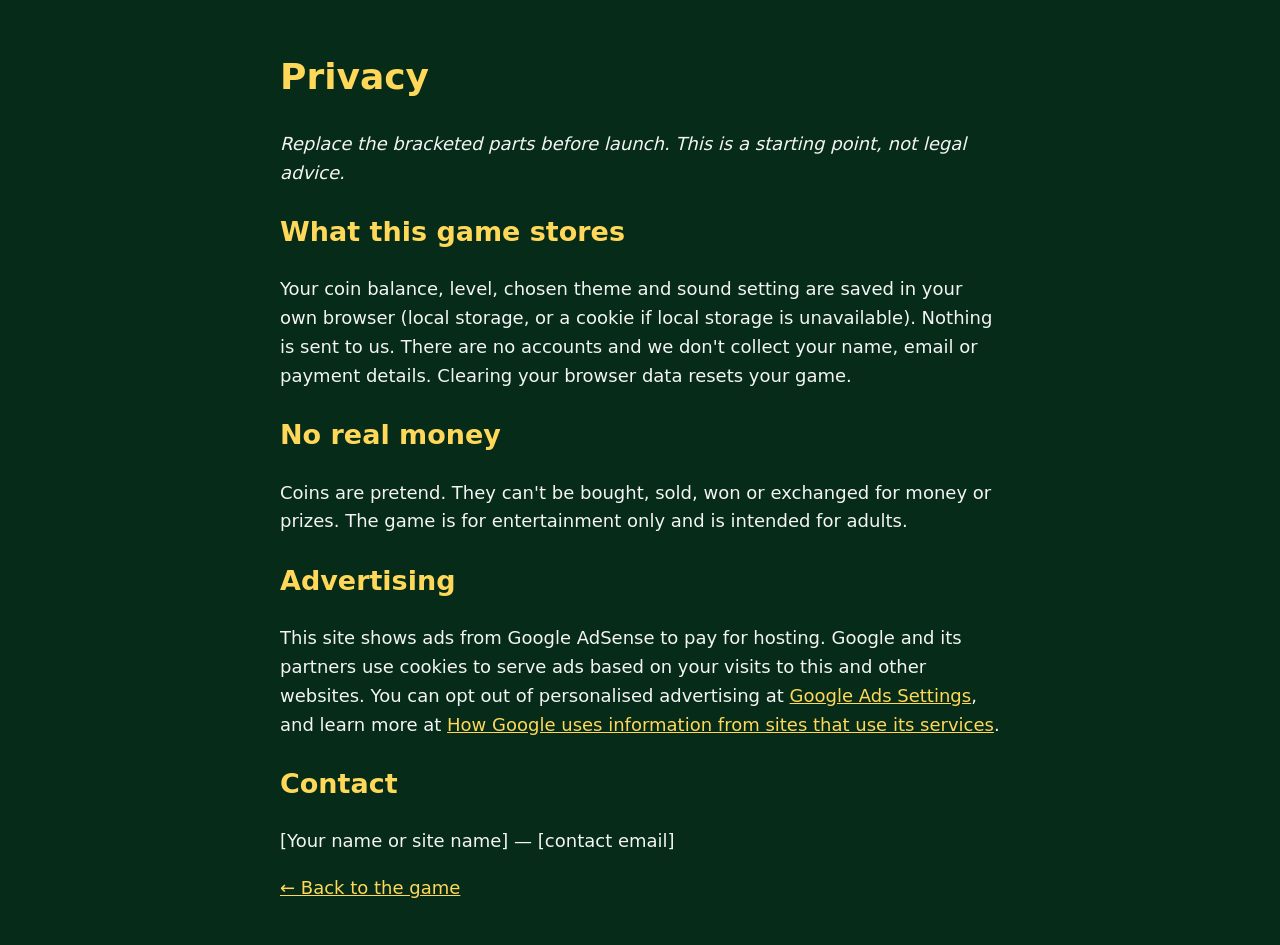
==== privacy.html @ adeda712 "Initial site: Lucky Parlor slots game" ====
<!DOCTYPE html>
<html lang="en">
<head>
  <meta charset="utf-8">
  <meta name="viewport" content="width=device-width, initial-scale=1">
  <title>Privacy — Lucky Parlor Slots</title>
  <style>
    body { font: 18px/1.6 system-ui, sans-serif; max-width: 720px; margin: 0 auto; padding: 24px; background: #062b18; color: #f4f4f4; }
    a { color: #ffd85a; } h1, h2 { color: #ffd85a; }
  </style>
</head>
<body>
  <h1>Privacy</h1>
  <p><i>Replace the bracketed parts before launch. This is a starting point, not legal advice.</i></p>

  <h2>What this game stores</h2>
  <p>Your coin balance, level, chosen theme and sound setting are saved in your own browser (local storage, or a cookie if local storage is unavailable). Nothing is sent to us. There are no accounts and we don't collect your name, email or payment details. Clearing your browser data resets your game.</p>

  <h2>No real money</h2>
  <p>Coins are pretend. They can't be bought, sold, won or exchanged for money or prizes. The game is for entertainment only and is intended for adults.</p>

  <h2>Advertising</h2>
  <p>This site shows ads from Google AdSense to pay for hosting. Google and its partners use cookies to serve ads based on your visits to this and other websites. You can opt out of personalised advertising at <a href="https://www.google.com/settings/ads">Google Ads Settings</a>, and learn more at <a href="https://policies.google.com/technologies/partner-sites">How Google uses information from sites that use its services</a>.</p>

  <h2>Contact</h2>
  <p>[Your name or site name] — [contact email]</p>

  <p><a href="./">← Back to the game</a></p>
</body>
</html>
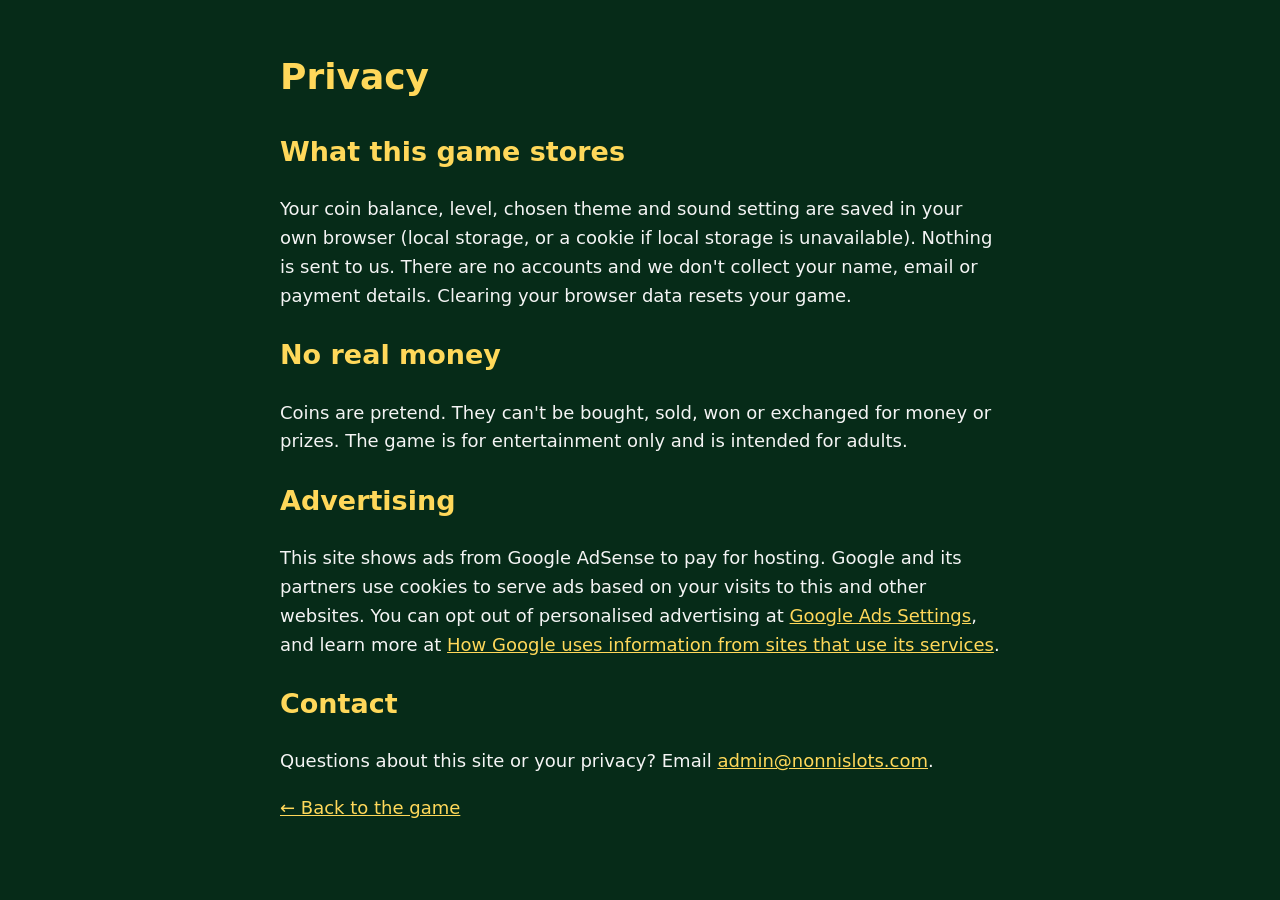
==== commit 78b40b2b: "Add admin@nonnislots.com contact to privacy page Co-Authored-By: Claude Opus 5.5 <noreply@anthropic." ====
--- a/privacy.html
+++ b/privacy.html
@@ -11,8 +11,6 @@
 </head>
 <body>
   <h1>Privacy</h1>
-  <p><i>Replace the bracketed parts before launch. This is a starting point, not legal advice.</i></p>
-
   <h2>What this game stores</h2>
   <p>Your coin balance, level, chosen theme and sound setting are saved in your own browser (local storage, or a cookie if local storage is unavailable). Nothing is sent to us. There are no accounts and we don't collect your name, email or payment details. Clearing your browser data resets your game.</p>
 
@@ -23,7 +21,7 @@
   <p>This site shows ads from Google AdSense to pay for hosting. Google and its partners use cookies to serve ads based on your visits to this and other websites. You can opt out of personalised advertising at <a href="https://www.google.com/settings/ads">Google Ads Settings</a>, and learn more at <a href="https://policies.google.com/technologies/partner-sites">How Google uses information from sites that use its services</a>.</p>
 
   <h2>Contact</h2>
-  <p>[Your name or site name] — [contact email]</p>
+  <p>Questions about this site or your privacy? Email <a href="mailto:admin@nonnislots.com">admin@nonnislots.com</a>.</p>
 
   <p><a href="./">← Back to the game</a></p>
 </body>
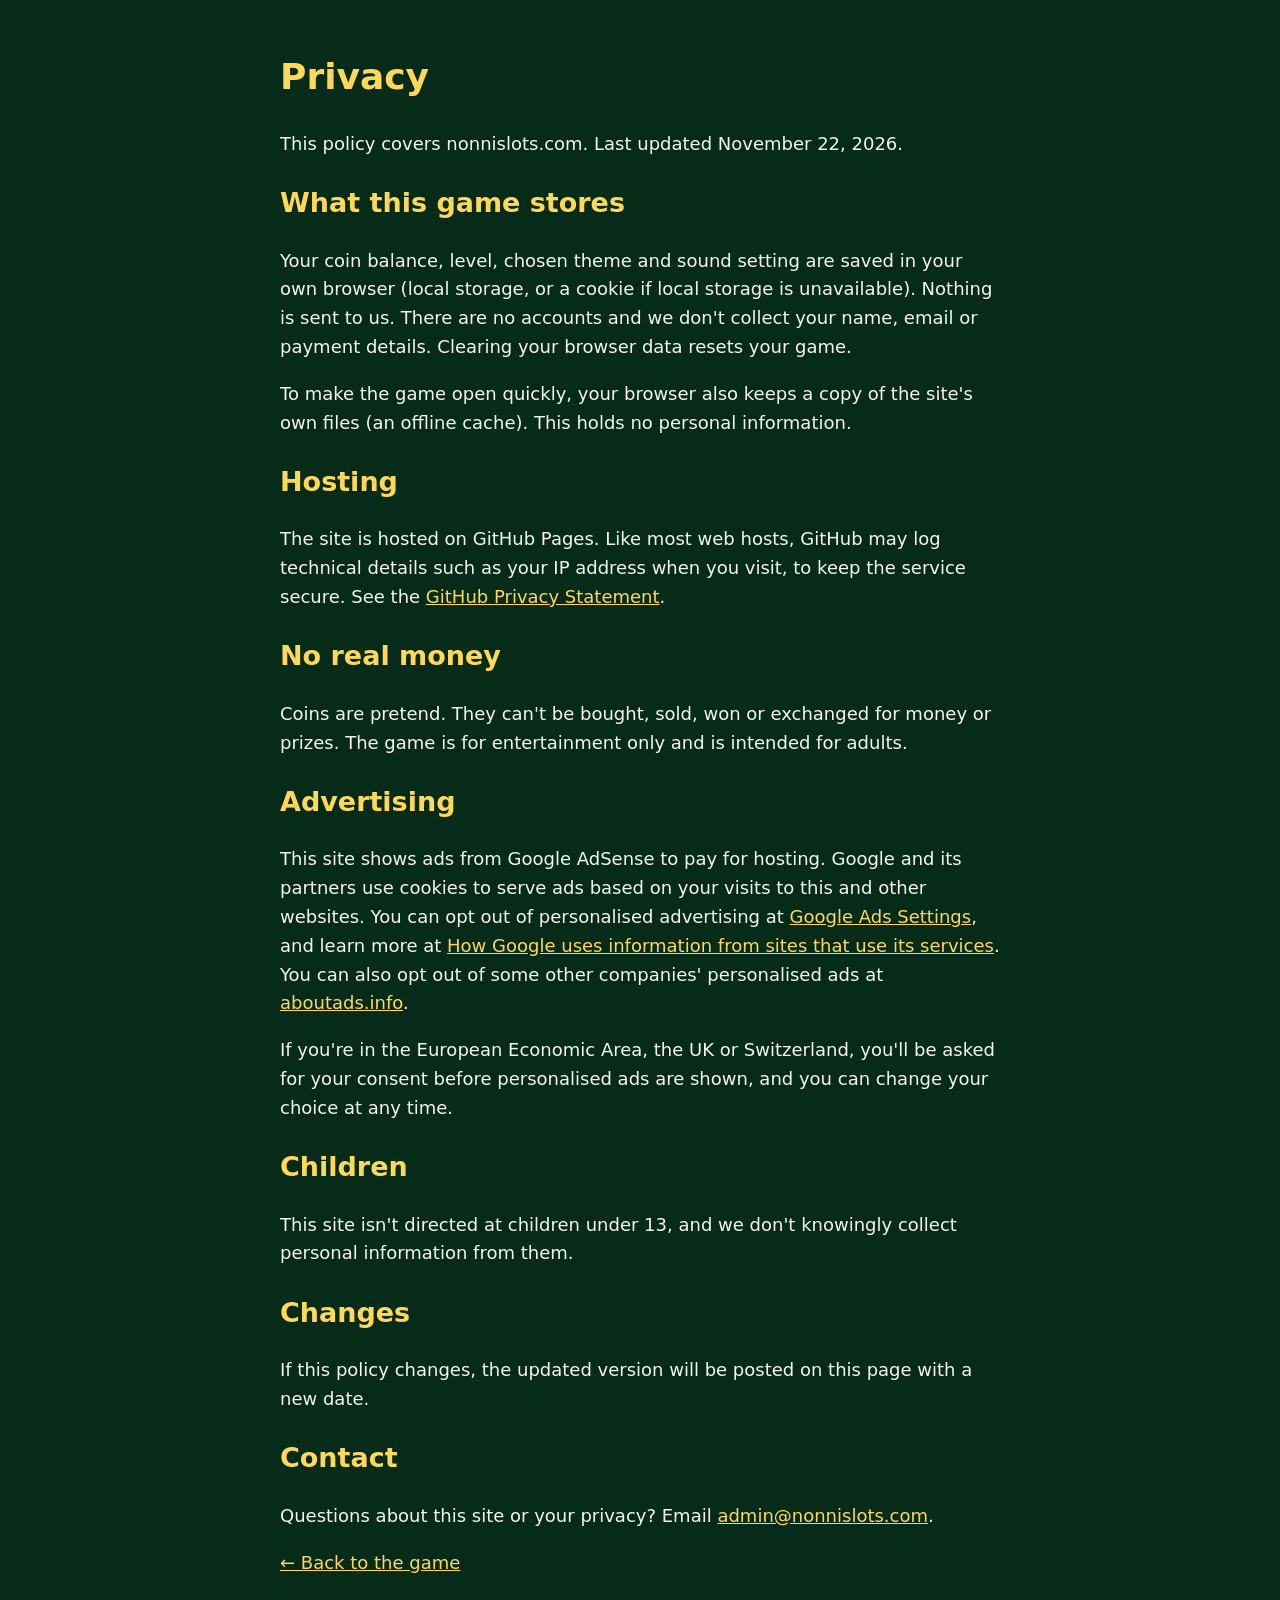
==== commit 7a064c2a: "Privacy page: add date, hosting, consent, children and changes sections Co-Authored-By: Claude Opus " ====
--- a/privacy.html
+++ b/privacy.html
@@ -11,14 +11,27 @@
 </head>
 <body>
   <h1>Privacy</h1>
+  <p>This policy covers nonnislots.com. Last updated November 22, 2026.</p>
+
   <h2>What this game stores</h2>
   <p>Your coin balance, level, chosen theme and sound setting are saved in your own browser (local storage, or a cookie if local storage is unavailable). Nothing is sent to us. There are no accounts and we don't collect your name, email or payment details. Clearing your browser data resets your game.</p>
+  <p>To make the game open quickly, your browser also keeps a copy of the site's own files (an offline cache). This holds no personal information.</p>
+
+  <h2>Hosting</h2>
+  <p>The site is hosted on GitHub Pages. Like most web hosts, GitHub may log technical details such as your IP address when you visit, to keep the service secure. See the <a href="https://docs.github.com/en/site-policy/privacy-policies/github-general-privacy-statement">GitHub Privacy Statement</a>.</p>
 
   <h2>No real money</h2>
   <p>Coins are pretend. They can't be bought, sold, won or exchanged for money or prizes. The game is for entertainment only and is intended for adults.</p>
 
   <h2>Advertising</h2>
-  <p>This site shows ads from Google AdSense to pay for hosting. Google and its partners use cookies to serve ads based on your visits to this and other websites. You can opt out of personalised advertising at <a href="https://www.google.com/settings/ads">Google Ads Settings</a>, and learn more at <a href="https://policies.google.com/technologies/partner-sites">How Google uses information from sites that use its services</a>.</p>
+  <p>This site shows ads from Google AdSense to pay for hosting. Google and its partners use cookies to serve ads based on your visits to this and other websites. You can opt out of personalised advertising at <a href="https://www.google.com/settings/ads">Google Ads Settings</a>, and learn more at <a href="https://policies.google.com/technologies/partner-sites">How Google uses information from sites that use its services</a>. You can also opt out of some other companies' personalised ads at <a href="https://www.aboutads.info/choices">aboutads.info</a>.</p>
+  <p>If you're in the European Economic Area, the UK or Switzerland, you'll be asked for your consent before personalised ads are shown, and you can change your choice at any time.</p>
+
+  <h2>Children</h2>
+  <p>This site isn't directed at children under 13, and we don't knowingly collect personal information from them.</p>
+
+  <h2>Changes</h2>
+  <p>If this policy changes, the updated version will be posted on this page with a new date.</p>
 
   <h2>Contact</h2>
   <p>Questions about this site or your privacy? Email <a href="mailto:admin@nonnislots.com">admin@nonnislots.com</a>.</p>
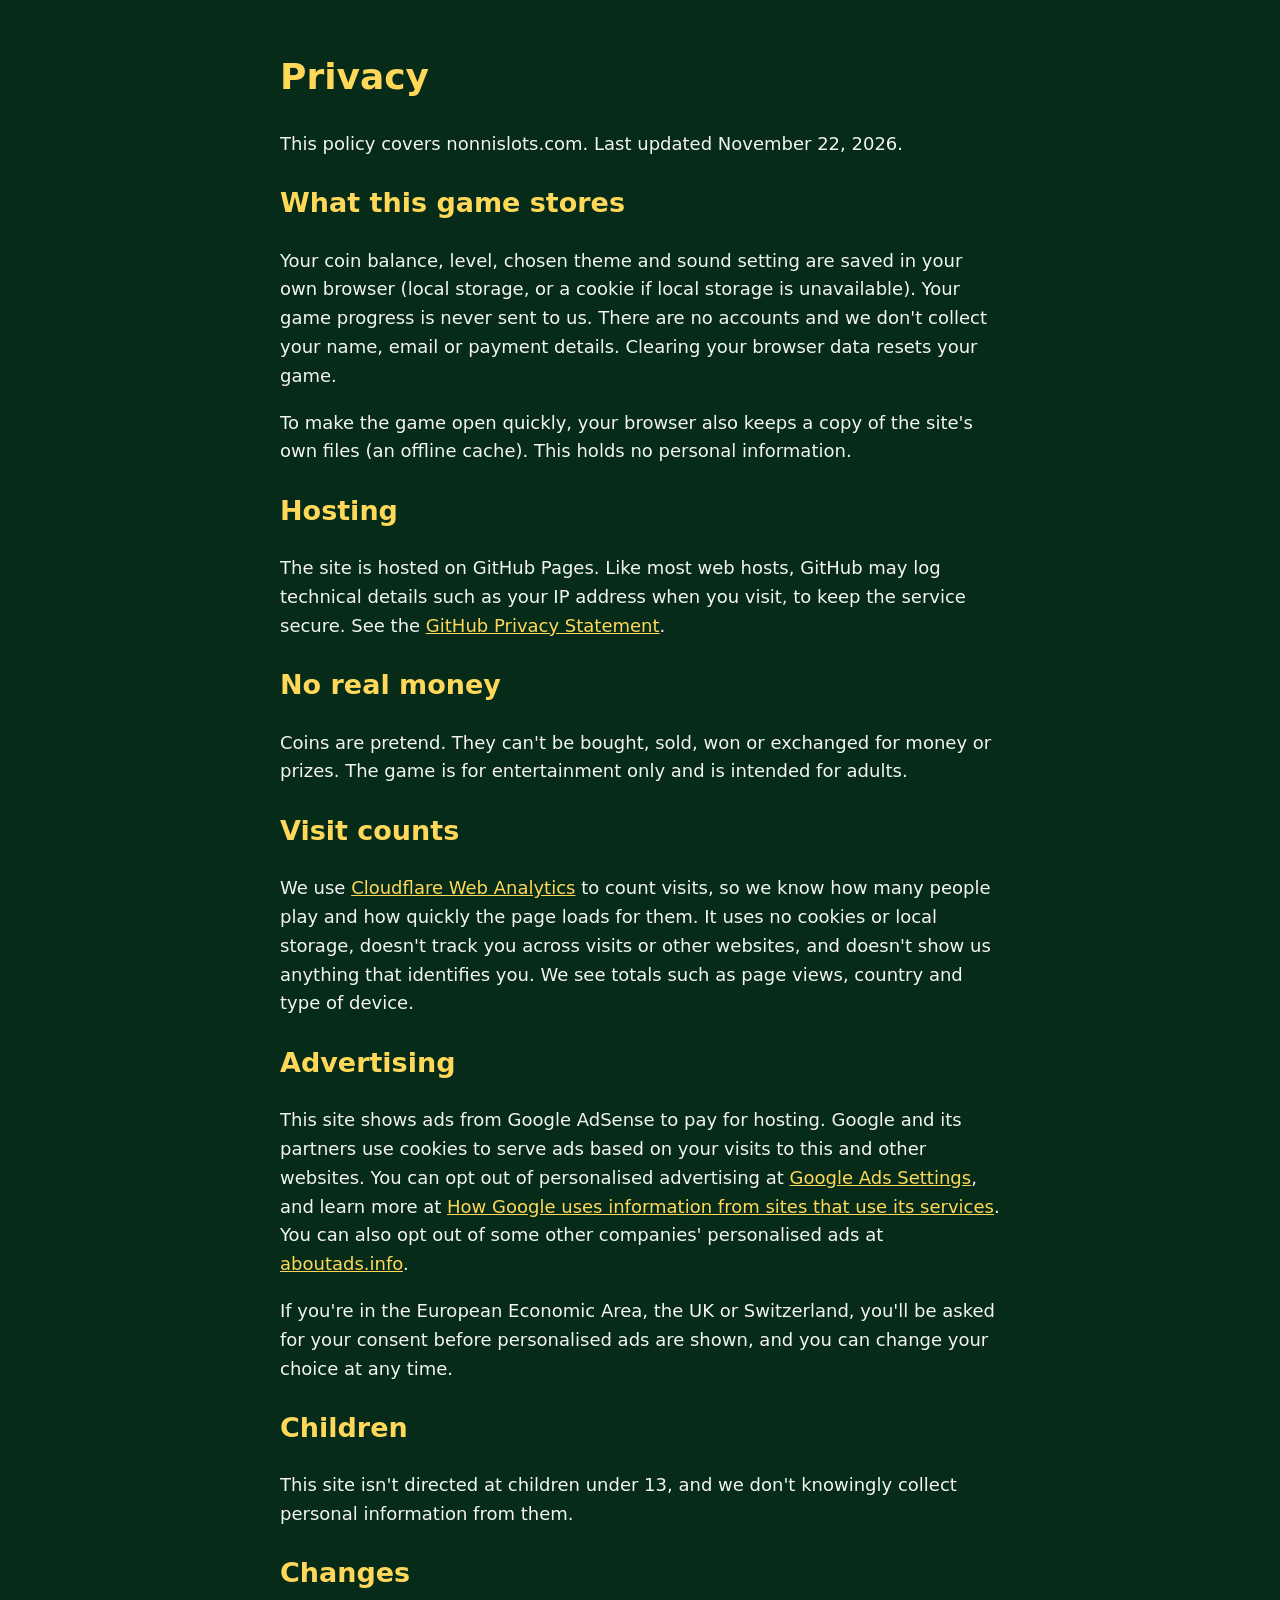
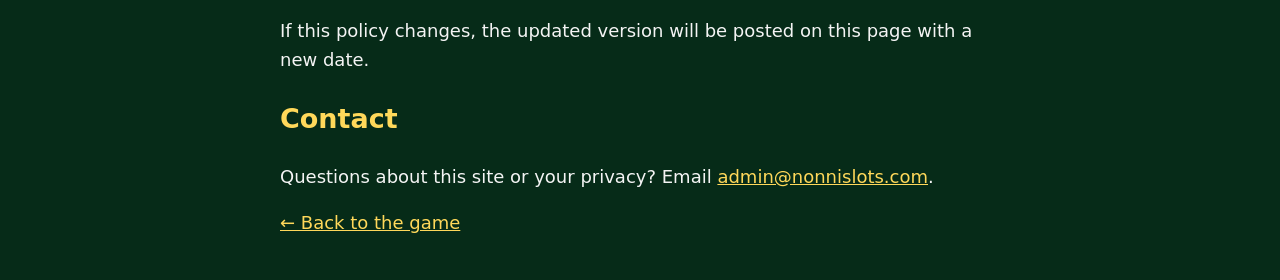
==== commit 14374339: "Add Cloudflare Web Analytics and disclose it on privacy page Cookie-free visit counts on the game an" ====
--- a/privacy.html
+++ b/privacy.html
@@ -2,8 +2,9 @@
 <html lang="en">
 <head>
   <meta charset="utf-8">
+  <meta name="google-adsense-account" content="ca-pub-5505997369363012">
   <meta name="viewport" content="width=device-width, initial-scale=1">
-  <title>Privacy — Lucky Parlor Slots</title>
+  <title>Privacy — Nonni Slots</title>
   <style>
     body { font: 18px/1.6 system-ui, sans-serif; max-width: 720px; margin: 0 auto; padding: 24px; background: #062b18; color: #f4f4f4; }
     a { color: #ffd85a; } h1, h2 { color: #ffd85a; }
@@ -14,7 +15,7 @@
   <p>This policy covers nonnislots.com. Last updated November 22, 2026.</p>
 
   <h2>What this game stores</h2>
-  <p>Your coin balance, level, chosen theme and sound setting are saved in your own browser (local storage, or a cookie if local storage is unavailable). Nothing is sent to us. There are no accounts and we don't collect your name, email or payment details. Clearing your browser data resets your game.</p>
+  <p>Your coin balance, level, chosen theme and sound setting are saved in your own browser (local storage, or a cookie if local storage is unavailable). Your game progress is never sent to us. There are no accounts and we don't collect your name, email or payment details. Clearing your browser data resets your game.</p>
   <p>To make the game open quickly, your browser also keeps a copy of the site's own files (an offline cache). This holds no personal information.</p>
 
   <h2>Hosting</h2>
@@ -22,6 +23,9 @@
 
   <h2>No real money</h2>
   <p>Coins are pretend. They can't be bought, sold, won or exchanged for money or prizes. The game is for entertainment only and is intended for adults.</p>
+
+  <h2>Visit counts</h2>
+  <p>We use <a href="https://www.cloudflare.com/web-analytics/">Cloudflare Web Analytics</a> to count visits, so we know how many people play and how quickly the page loads for them. It uses no cookies or local storage, doesn't track you across visits or other websites, and doesn't show us anything that identifies you. We see totals such as page views, country and type of device.</p>
 
   <h2>Advertising</h2>
   <p>This site shows ads from Google AdSense to pay for hosting. Google and its partners use cookies to serve ads based on your visits to this and other websites. You can opt out of personalised advertising at <a href="https://www.google.com/settings/ads">Google Ads Settings</a>, and learn more at <a href="https://policies.google.com/technologies/partner-sites">How Google uses information from sites that use its services</a>. You can also opt out of some other companies' personalised ads at <a href="https://www.aboutads.info/choices">aboutads.info</a>.</p>
@@ -37,5 +41,7 @@
   <p>Questions about this site or your privacy? Email <a href="mailto:admin@nonnislots.com">admin@nonnislots.com</a>.</p>
 
   <p><a href="./">← Back to the game</a></p>
+  <!-- Cloudflare Web Analytics: anonymous visit counts, no cookies -->
+  <script type="module" src="https://static.cloudflareinsights.com/beacon.min.js" data-cf-beacon='{"token": "999b4c892f8a42a8901cfac3c787d266"}'></script>
 </body>
 </html>
